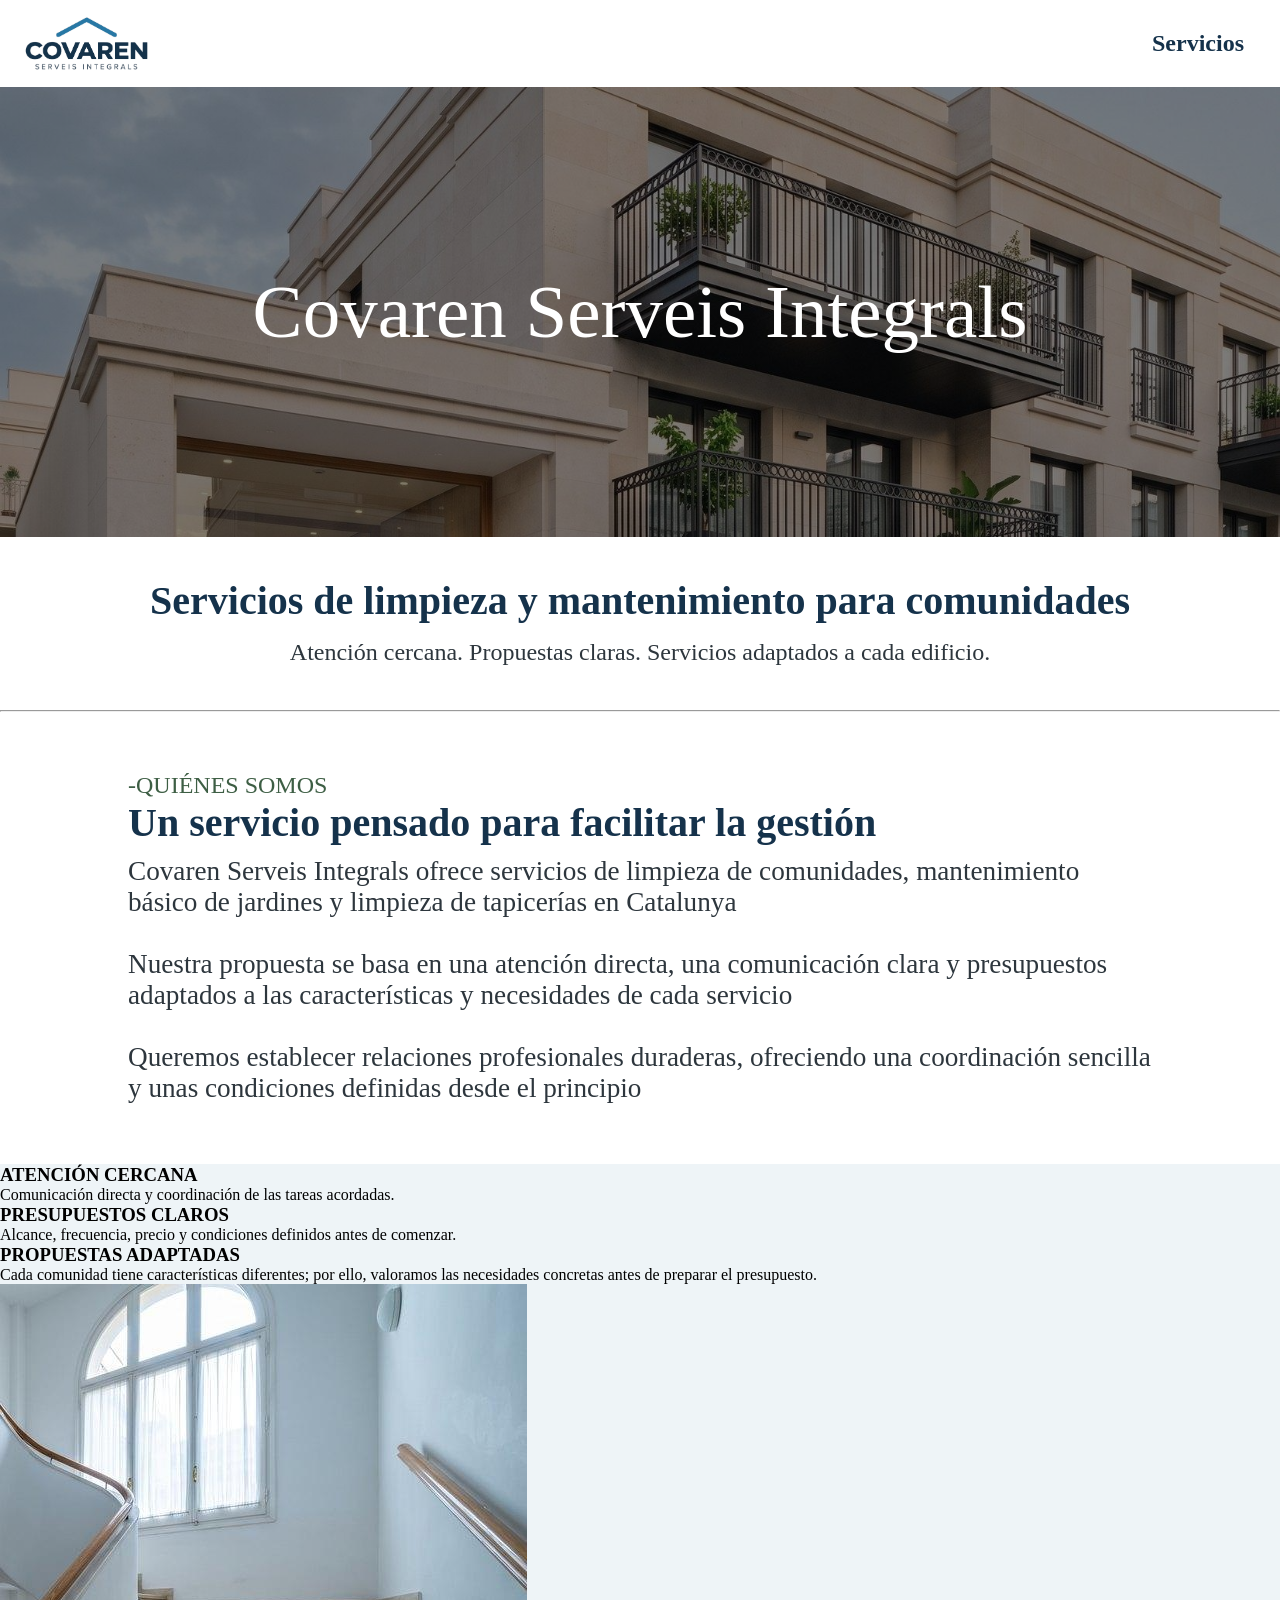
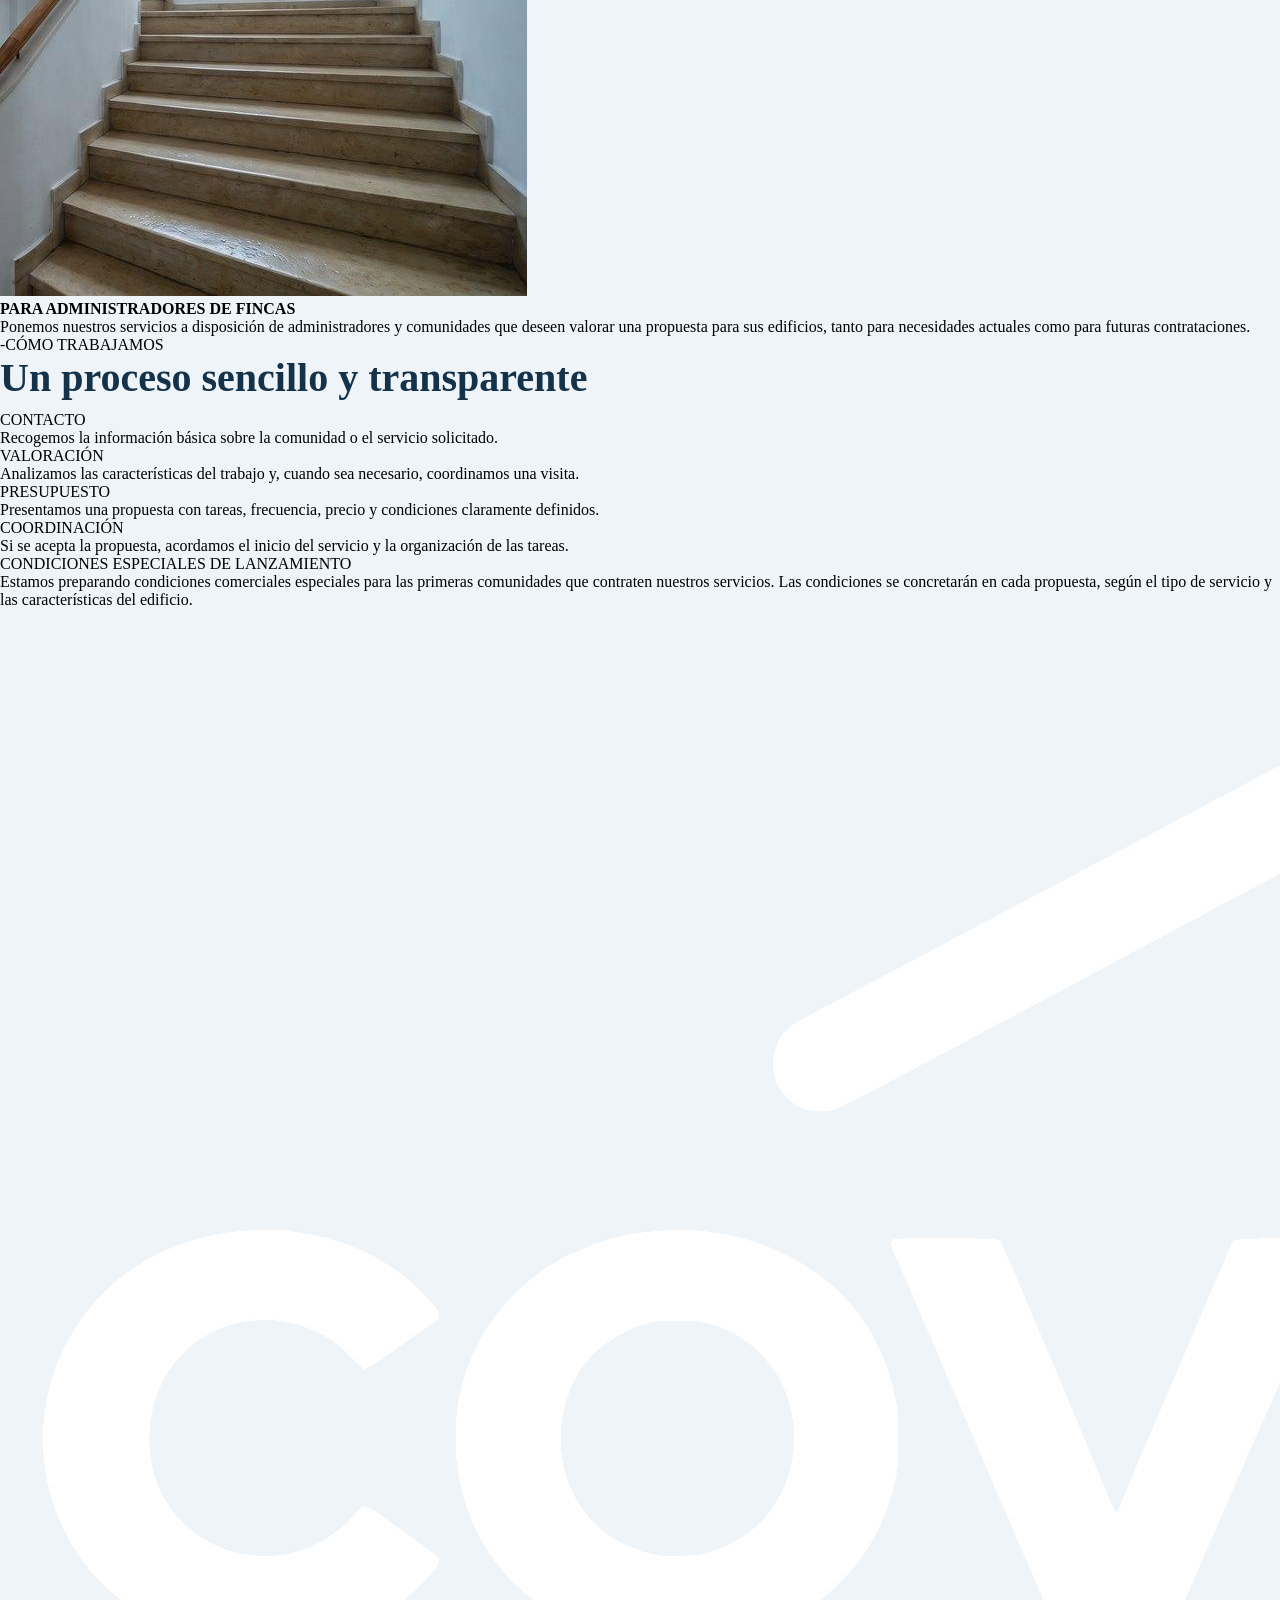
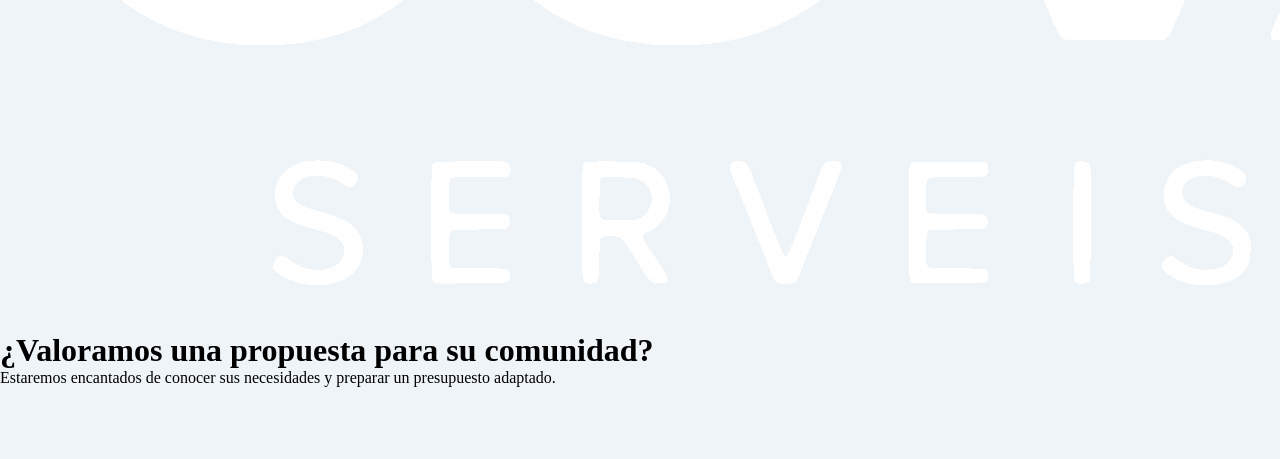
==== index.html @ 6b4b5c53 "convaren.V1" ====
<!DOCTYPE html>
<html>

<head>
    <meta charset="UTF-8">
    <meta name="viewport" content="width=device-width, initial-scale=1.0">
    <title>covaren</title>
    <link rel="stylesheet" href="css/stye.css">
</head>

<body>

    <!--Header de la pagina web-->
    <header class="encabezado">
        <img src="img/logo.jpeg" alt="logo de la pagina">
        <nav>
            <ul class="menu-principal">
                <li class="lista">
                    <a href="#servicios" class="lista-caida">Servicios</a>
                    <ul class="lista-content">
                        <li><a href="comunidades.html">Limpieza de Comunidades</a></li>
                        <li><a href="jardines.html">Mantenimiento de Jardines</a></li>
                        <li><a href="tapiceria.html">Limpieza de Tapicerías</a></li>
                    </ul>
                </li>
            </ul>
        </nav>
    </header>

    <!--Imagen y palabra y texto -->
    <div>
        <p class="imagen-fondo">Covaren Serveis Integrals</p>

        <div id="bienvenida">
            <h1 class="titulo">Servicios de limpieza y mantenimiento para comunidades</h1>
            <p>Atención cercana. Propuestas claras. Servicios adaptados a cada edificio.</p>
        </div>
    </div>
    <hr>
    <!--Quienes somos-->
    <div class="nosotros">
        <p class="pverde">-QUIÉNES SOMOS</p>
        <h1 class="titulo">Un servicio pensado para facilitar la gestión</h1>
        <p>Covaren Serveis Integrals ofrece servicios de limpieza de comunidades, mantenimiento básico de jardines y
            limpieza de tapicerías en Catalunya <br> <br>Nuestra propuesta se basa en una atención directa, una comunicación
            clara y presupuestos adaptados a las características y necesidades de cada servicio <br> <br>Queremos establecer
            relaciones profesionales duraderas, ofreciendo una coordinación sencilla y unas condiciones definidas desde
            el principio</p>
    </div>

    <!--tarjetas-->
    <section class="contenedor-tarjetas">

        <div>
            <h3 class="titulo-tarjeta">ATENCIÓN CERCANA</h3>
            <p>Comunicación directa y coordinación de las tareas acordadas.</p>
        </div>

        <div>
            <h3 class="titulo-tarjeta">PRESUPUESTOS CLAROS</h3>
            <p>Alcance, frecuencia, precio y condiciones definidos antes de comenzar.</p>
        </div>

        <div>
            <h3 class="titulo-tarjeta">PROPUESTAS ADAPTADAS</h3>
            <p>Cada comunidad tiene características diferentes; por ello, valoramos las necesidades concretas antes de
                preparar el presupuesto.</p>
        </div>

    </section>

    <!--Tarjeta 2-->
    <div>
        <img src="img/escaleras.jpeg" alt="imagen de escaleras limpiadas">
        <h4 class="titulo-tarjeta2">PARA ADMINISTRADORES DE FINCAS</h4>
        <p>Ponemos nuestros servicios a disposición de administradores y comunidades que deseen valorar una propuesta
            para sus edificios, tanto para necesidades actuales como para futuras contrataciones.</p>
    </div>

    <!--Como trabajamos, parrafos y diseño-->
    <div class="trabajo">
        <p>-CÓMO TRABAJAMOS</p>
        <h1 class="titulo">Un proceso sencillo y transparente</h1>

        <div>
            <p class="titulo-parrafo">CONTACTO</p>
            <p>Recogemos la información básica sobre la comunidad o el servicio solicitado.</p>
        </div>

        <div>
            <p class="titulo-parrafo">VALORACIÓN</p>
            <p>Analizamos las características del trabajo y, cuando sea necesario, coordinamos una visita.</p>
        </div>

        <div>
            <p class="titulo-parrafo">PRESUPUESTO</p>
            <p>Presentamos una propuesta con tareas, frecuencia, precio y condiciones claramente definidos.</p>
        </div>

        <div>
            <p class="titulo-parrafo">COORDINACIÓN</p>
            <p>Si se acepta la propuesta, acordamos el inicio del servicio y la organización de las tareas.</p>
        </div>

        <div class="tarjeta3">
            <p class="titulo-tarjeta3">CONDICIONES ESPECIALES DE LANZAMIENTO</p>
            <p>Estamos preparando condiciones comerciales especiales para las primeras comunidades que contraten
                nuestros servicios. Las condiciones se concretarán en cada propuesta, según el tipo de servicio y las
                características del edificio.</p>
        </div>
    </div>

    <footer class="pie">

        <img src="img/logo.png" alt="logo-blanco">
        <h1 class="titulo-pie">¿Valoramos una propuesta para su comunidad?</h1>
        <p>Estaremos encantados de conocer sus necesidades y preparar un presupuesto adaptado.</p>

        <ul>
            <li><a href=""></a></li>
            <li><a href=""></a></li>
            <li><a href=""></a></li>
            <li><a href=""></a></li>
        </ul>
    </footer>

</body>

</html>
---- css/stye.css ----
/*display: flex;
    justify-content: flex-end; 
    align-items: center;
*/

/* Configuración global de los márgenes, padding y enlaces */
* {
    margin: 0;
    padding: 0;
    box-sizing: border-box;
    text-decoration: none;
}

/* Color de fondo general */
body {
    background-color: #EEF4F7;
}

html, body {
    width: 100%;
    overflow-x: hidden;
}

/* Diseño de la cabecera */
.encabezado {
    position: sticky;
    top: 0;
    z-index: 1000;
    background-color: #FFFFFF;
    padding: 1rem 1.5rem;
    display: flex;
    justify-content: space-between;
    align-items: center;
    width: 100%;
}

/* Redimensionando la imagen del logo */
.encabezado img {
    max-width: 125px;
    height: auto;
    image-rendering: -webkit-optimize-contrast;
}

/* Menu de navegacion */
.menu-principal {
    list-style: none;
    display: flex;
    align-items: center;
}

/* El elemento contenedor del desplegable */
.lista {
    position: relative;
    display: inline-block;
    list-style: none;
}

/* El enlace principal "Servicios ▾" */
.lista-caida {
    display: inline-block;
    padding: 8px 12px;
    color: #15324B;
    font-weight: 700;
    font-size: 150%;
}

/* El contenedor del submenu*/
.lista-content {
    display: none; 
    position: absolute;
    top: 100%;
    right: 0; 
    min-width: 220px;
    background-color: #FFFFFF;
    box-shadow: 0px 4px 12px rgba(0, 0, 0, 0.15);
    border-radius: 4px;
    padding: 8px 0;
    list-style: none;
    z-index: 1000;
}

/* Estilos de los elementos internos del submenu */
.lista-content li {
    list-style: none;
    width: 100%;
}

.lista-content li a {
    display: block;
    padding: 10px 16px;
    color: #15324B;
    text-decoration: none;
    font-size: 14px;
    white-space: nowrap;
}

/* Efecto hover al pasar el ratón por las opciones */
.lista-content li a:hover {
    background-color: #EEF4F7;
    color: #2878A5;
}

/* LA MAGIA: Mostrar el submenú al hacer hover sobre .lista */
.lista:hover .lista-content {
    display: block;
}

/*Imagen de fondo para la leyenda del inicio*/
.imagen-fondo{
    color: #FFFF;
    background-image: linear-gradient(rgba(0, 0, 0, 0.5), rgba(0, 0, 0, 0.5)), url('../img/edificio.jpeg');
    min-height: 50vh;
    padding: 2rem 1rem;
    display: flex;
    flex-direction: column;
    justify-content: center;
    align-items: center;
    text-align: center;
    font-size: clamp(2.5rem, 8vw, 4.6875rem);
    background-size: cover;
    background-position: center;
}

/*Alineando los textos de bienvenida*/
#bienvenida {
    text-align: center;
    background-color: #FFFF;
    padding: 40px 20px;
}

/*cambiando el color a la clase titulo h1*/
.titulo {
    color: #15324B;
    font-size: 2.5rem;
    margin-bottom: 10px;
}
/*Color al p dentro del div con id bienvenida*/
#bienvenida p {
   color: #2d363d;
   font-size: 1.5rem;
   line-height: 1.5;
}

/*Alineando los textos de sobre nosotros mas a la derecha*/
.nosotros {
    background-color: #FFFFFF;
    width: 100%;             
    box-sizing: border-box;   
    text-align: left;          
    padding: 60px 10%;        
}

.nosotros .pverde{
    color: #3d5e44;
    font-size: 150%;
}

.nosotros p{
    color: #2d363d;
    font-size: 170%;
}
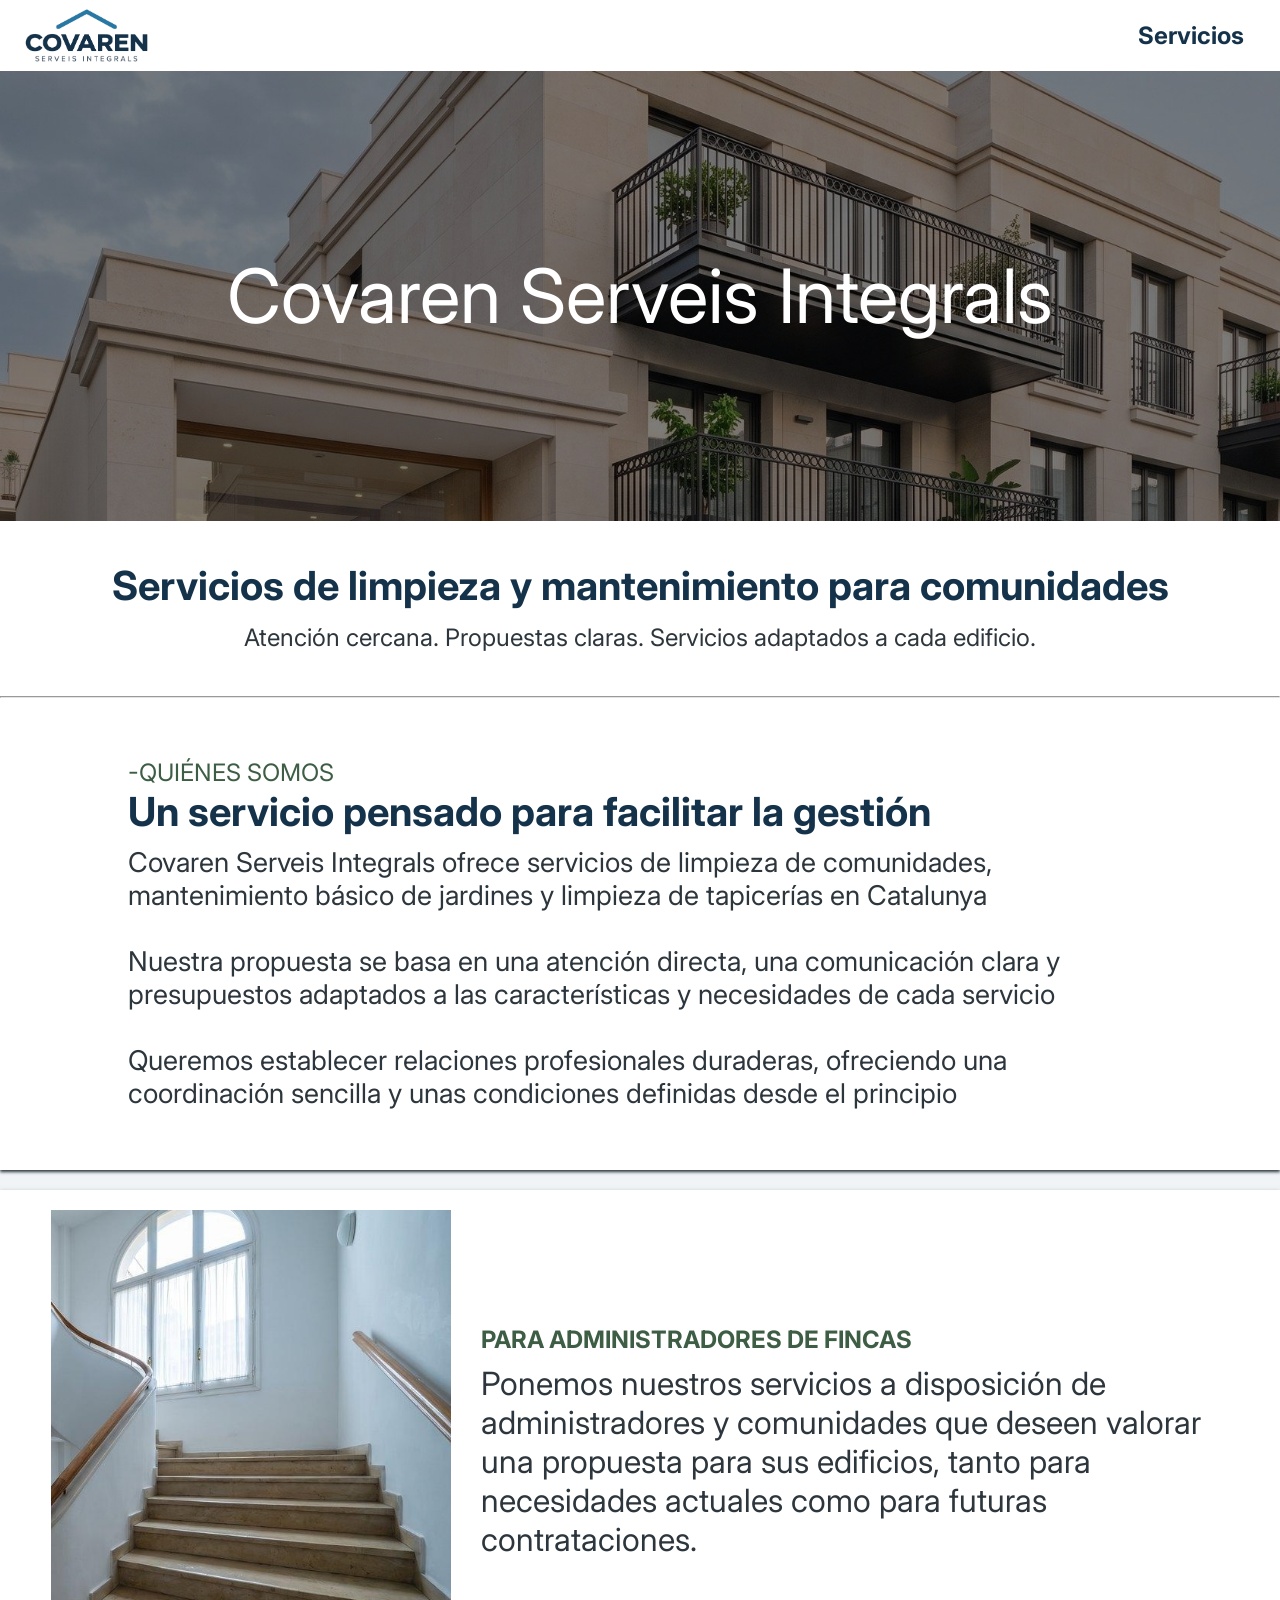
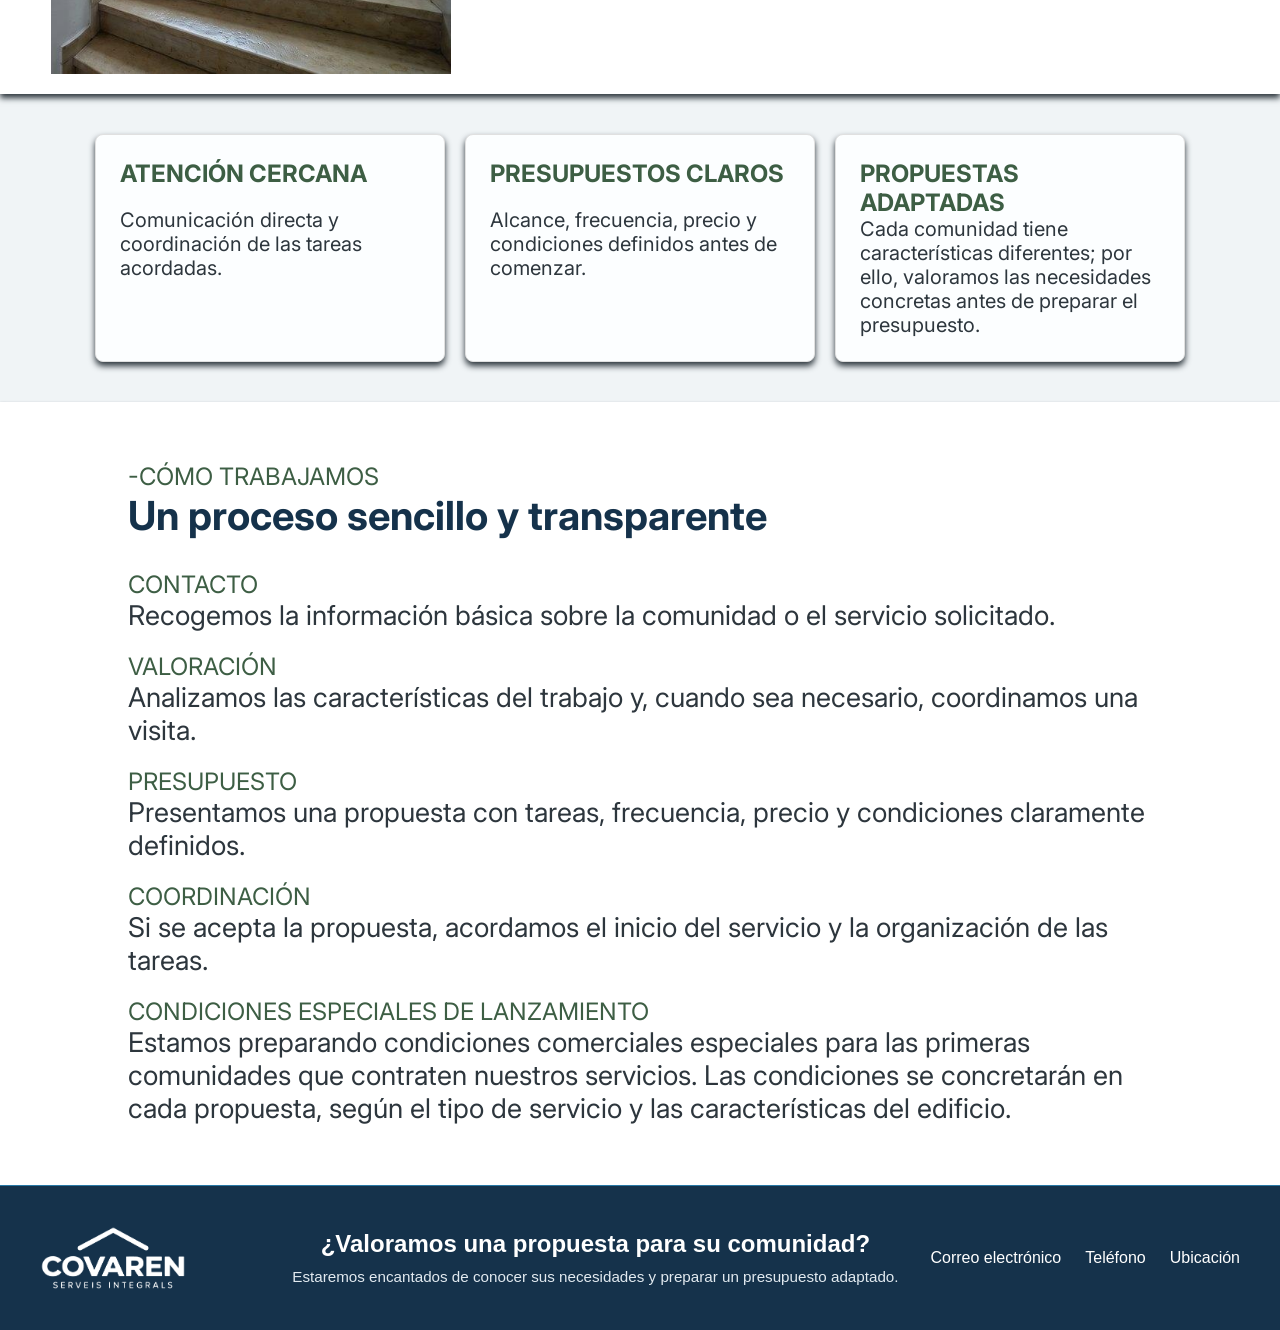
==== commit f4941449: "covarem.V2" ====
--- a/index.html
+++ b/index.html
@@ -6,6 +6,9 @@
     <meta name="viewport" content="width=device-width, initial-scale=1.0">
     <title>covaren</title>
     <link rel="stylesheet" href="css/stye.css">
+    <link rel="preconnect" href="https://fonts.googleapis.com">
+    <link rel="preconnect" href="https://fonts.gstatic.com" crossorigin>
+    <link href="https://fonts.googleapis.com/css2?family=Inter:wght@400;500;600;700&display=swap" rel="stylesheet">
 </head>
 
 <body>
@@ -42,68 +45,85 @@
         <p class="pverde">-QUIÉNES SOMOS</p>
         <h1 class="titulo">Un servicio pensado para facilitar la gestión</h1>
         <p>Covaren Serveis Integrals ofrece servicios de limpieza de comunidades, mantenimiento básico de jardines y
-            limpieza de tapicerías en Catalunya <br> <br>Nuestra propuesta se basa en una atención directa, una comunicación
-            clara y presupuestos adaptados a las características y necesidades de cada servicio <br> <br>Queremos establecer
+            limpieza de tapicerías en Catalunya <br> <br>Nuestra propuesta se basa en una atención directa, una
+            comunicación
+            clara y presupuestos adaptados a las características y necesidades de cada servicio <br> <br>Queremos
+            establecer
             relaciones profesionales duraderas, ofreciendo una coordinación sencilla y unas condiciones definidas desde
             el principio</p>
     </div>
 
+
+    <br>
+    <!--Tarjeta 2-->
+    <div class="contenedor-tarjetas2">
+        <img src="img/escaleras.jpeg" alt="imagen de escaleras limpiadas">
+
+        <div class="texto-tarjeta2">
+            <h4 class="titulo-tarjeta">PARA ADMINISTRADORES DE FINCAS</h4>
+            <p>Ponemos nuestros servicios a disposición de administradores y comunidades que deseen valorar una
+                propuesta para sus edificios, tanto para necesidades actuales como para futuras contrataciones.</p>
+        </div>
+    </div>
+
+    <br>
     <!--tarjetas-->
     <section class="contenedor-tarjetas">
 
-        <div>
+        <div class="tarjeta">
             <h3 class="titulo-tarjeta">ATENCIÓN CERCANA</h3>
+            <br>
             <p>Comunicación directa y coordinación de las tareas acordadas.</p>
         </div>
 
-        <div>
+        <div class="tarjeta">
             <h3 class="titulo-tarjeta">PRESUPUESTOS CLAROS</h3>
+            <br>
             <p>Alcance, frecuencia, precio y condiciones definidos antes de comenzar.</p>
         </div>
 
-        <div>
+        <div class="tarjeta">
             <h3 class="titulo-tarjeta">PROPUESTAS ADAPTADAS</h3>
+
             <p>Cada comunidad tiene características diferentes; por ello, valoramos las necesidades concretas antes de
                 preparar el presupuesto.</p>
         </div>
 
     </section>
 
-    <!--Tarjeta 2-->
-    <div>
-        <img src="img/escaleras.jpeg" alt="imagen de escaleras limpiadas">
-        <h4 class="titulo-tarjeta2">PARA ADMINISTRADORES DE FINCAS</h4>
-        <p>Ponemos nuestros servicios a disposición de administradores y comunidades que deseen valorar una propuesta
-            para sus edificios, tanto para necesidades actuales como para futuras contrataciones.</p>
-    </div>
-
+    <br>
     <!--Como trabajamos, parrafos y diseño-->
-    <div class="trabajo">
-        <p>-CÓMO TRABAJAMOS</p>
+    <div class="nosotros">
+        <p class="pverde">-CÓMO TRABAJAMOS</p>
         <h1 class="titulo">Un proceso sencillo y transparente</h1>
 
+        <br>
         <div>
-            <p class="titulo-parrafo">CONTACTO</p>
+            <p class="pverde">CONTACTO</p>
             <p>Recogemos la información básica sobre la comunidad o el servicio solicitado.</p>
         </div>
 
+        <br>
         <div>
-            <p class="titulo-parrafo">VALORACIÓN</p>
+            <p class="pverde">VALORACIÓN</p>
             <p>Analizamos las características del trabajo y, cuando sea necesario, coordinamos una visita.</p>
         </div>
 
+        <br>
         <div>
-            <p class="titulo-parrafo">PRESUPUESTO</p>
+            <p class="pverde">PRESUPUESTO</p>
             <p>Presentamos una propuesta con tareas, frecuencia, precio y condiciones claramente definidos.</p>
         </div>
 
+        <br>
         <div>
-            <p class="titulo-parrafo">COORDINACIÓN</p>
+            <p class="pverde">COORDINACIÓN</p>
             <p>Si se acepta la propuesta, acordamos el inicio del servicio y la organización de las tareas.</p>
         </div>
 
-        <div class="tarjeta3">
-            <p class="titulo-tarjeta3">CONDICIONES ESPECIALES DE LANZAMIENTO</p>
+        <br>
+        <div>
+            <p class="pverde">CONDICIONES ESPECIALES DE LANZAMIENTO</p>
             <p>Estamos preparando condiciones comerciales especiales para las primeras comunidades que contraten
                 nuestros servicios. Las condiciones se concretarán en cada propuesta, según el tipo de servicio y las
                 características del edificio.</p>
@@ -111,19 +131,41 @@
     </div>
 
     <footer class="pie">
+        <div class="pie-contenido">
+            <div class="pie-logo">
+                <img src="img/logo.png" alt="logo-blanco">
+            </div>
 
-        <img src="img/logo.png" alt="logo-blanco">
-        <h1 class="titulo-pie">¿Valoramos una propuesta para su comunidad?</h1>
-        <p>Estaremos encantados de conocer sus necesidades y preparar un presupuesto adaptado.</p>
+            <div class="pie-texto">
+                <h1 class="titulo-pie">¿Valoramos una propuesta para su comunidad?</h1>
+                <p id="parrafo-pie">Estaremos encantados de conocer sus necesidades y preparar un presupuesto adaptado.
+                </p>
+            </div>
 
-        <ul>
-            <li><a href=""></a></li>
-            <li><a href=""></a></li>
-            <li><a href=""></a></li>
-            <li><a href=""></a></li>
-        </ul>
+            <div class="pie-contacto">
+                <ul>
+                    <li>
+                        <a href="mailto:Jalejandroat@gmail.com">
+                            <i></i>
+                            Correo electrónico
+                        </a>
+                    </li>
+                    <li>
+                        <a href="tel:+612527586">
+                            <i></i>
+                            Teléfono
+                        </a>
+                    </li>
+                    <li>
+                        <a href="https://maps.app.goo.gl/GyJ9aN8v3JB3DDyF7">
+                            <i"></i>
+                            Ubicación
+                        </a>
+                    </li>
+                </ul>
+            </div>
+        </div>
     </footer>
-
 </body>
 
 </html>
--- a/css/stye.css
+++ b/css/stye.css
@@ -1,7 +1,3 @@
-/*display: flex;
-    justify-content: flex-end; 
-    align-items: center;
-*/
 
 /* Configuración global de los márgenes, padding y enlaces */
 * {
@@ -13,12 +9,14 @@
 
 /* Color de fondo general */
 body {
-    background-color: #EEF4F7;
-}
-
+    background-color: #f0f4f6;
+    font-family: 'Inter', sans-serif;
+}
+
+/*quitando el overflow*/
 html, body {
     width: 100%;
-    overflow-x: hidden;
+    overflow-x: clip;
 }
 
 /* Diseño de la cabecera */
@@ -27,7 +25,7 @@
     top: 0;
     z-index: 1000;
     background-color: #FFFFFF;
-    padding: 1rem 1.5rem;
+    padding: 0.5rem 1.5rem;
     display: flex;
     justify-content: space-between;
     align-items: center;
@@ -85,6 +83,7 @@
     width: 100%;
 }
 
+/*Diseño y colores de la lista de los*/
 .lista-content li a {
     display: block;
     padding: 10px 16px;
@@ -147,16 +146,191 @@
     width: 100%;             
     box-sizing: border-box;   
     text-align: left;          
-    padding: 60px 10%;        
-}
-
+    padding: 60px 10%;  
+    box-shadow: 0 2px 3px #2d363d; 
+}
+
+/*Titulo verde contenido en la clase nosotros*/
 .nosotros .pverde{
     color: #3d5e44;
     font-size: 150%;
 }
 
+.pverde{
+    color: #3d5e44;
+    font-size: 150%;
+}
+
+/*Cambiando los parrafos contenidos en la clase nosotros*/
 .nosotros p{
     color: #2d363d;
     font-size: 170%;
 }
 
+/*Separar y posicionar las tarjetas*/
+.contenedor-tarjetas {
+    display: flex;
+    justify-content: center; 
+    align-items: stretch; 
+    gap: 20px;           
+    flex-wrap: wrap;       
+    padding: 20px;
+}
+
+/*Agregar estilos a las tarjetas*/
+.tarjeta {
+    background-color: #fcfeff;
+    border: 1px solid #e0e0e0;
+    border-radius: 8px;     
+    padding: 24px;
+    flex: 1;                
+    min-width: 250px;        
+    max-width: 350px;        
+    box-shadow: 0 4px 6px #2d363d; 
+    transition: transform 0.2s ease, box-shadow 0.2s ease;
+}
+
+/*Color y tamaño al titulo de la tarjeta*/
+.titulo-tarjeta {
+    color: #3d5e44;
+    font-size: 150%;
+}
+
+/*Color y tamaño a los parrafos*/
+.contenedor-tarjetas p {
+    color: #2d363d;
+    font-size: 125%;
+}
+
+/*Efecto al pasar el mouse sobre las tarjetas :)*/
+.tarjeta:hover {
+    transform: scale(0.98);
+}
+
+/*Redimensionando las tarjetas con su forma y colores y asi XD*/
+.contenedor-tarjetas2 {
+    display: flex;
+    align-items: center;
+    gap: 30px;
+    width: 100%;
+    max-width: none;
+    box-sizing: border-box;
+    margin: 0;
+    padding: 20px 4%;
+    background-color: #FFFFFF;
+    box-shadow: 0 4px 6px #2d363d; 
+}
+
+/*Dimension a la imagen*/
+.contenedor-tarjetas2 img {
+    max-width: 400px;
+    height: auto;
+}
+
+/*Ubicando texto de tarjeta2*/
+.texto-tarjeta2 {
+    display: flex;
+    flex-direction: column;
+    flex: 1;
+    gap: 10px;
+}
+
+/*QUitando margen al titulo de la targeta 2, bueno en 0*/
+.titulo-tarjeta2 {
+    margin: 0;
+}
+
+/*Color y tamaño a los parrafos de la tarjeta 2 :)*/
+.texto-tarjeta2 p {
+    margin: 0;
+    color: #2d363d;
+    font-size: 200%;
+}
+
+
+/* Estilos del pie de página */
+.pie {
+    background-color: #15324B;
+    padding: 2.5rem 1.5rem;
+    font-family: sans-serif;
+    color: #FFFFFF;
+    border-top: 1px solid #2878A5;
+    text-align: center;
+}
+
+/* Contenedor principal usando Flexbox con distribución equitativa */
+.pie-contenido {
+    display: flex;
+    justify-content: space-between;
+    align-items: center;
+    max-width: 75rem;
+    margin: 0 auto;
+    gap: 2rem;
+    flex-wrap: wrap;
+}
+
+/* Bloque izquierdo (Logo) */
+.pie-logo {
+    display: flex;
+    align-items: center;
+    flex: 1;
+    justify-content: flex-start;
+}
+
+.pie-logo img {
+    height: 4rem;
+    width: auto;
+    object-fit: contain;
+    display: block;
+}
+
+/* Bloque central (Título y texto perfectamente centrados) */
+.pie-centro {
+    flex: 2;
+    text-align: center;
+}
+
+.titulo-pie {
+    font-size: 1.5rem;
+    margin-bottom: 8px;
+    color: #FFFFFF;
+    font-weight: 600;
+}
+
+#parrafo-pie, .pie-contenido p {
+    font-size: 0.95rem;
+    line-height: 1.4;
+    color: #E2EAF0;
+    margin: 0;
+}
+
+/* Bloque derecho (Enlaces de contacto grandes y alineados) */
+.pie-contacto {
+    flex: 1;
+    display: flex;
+    justify-content: flex-end;
+}
+
+.pie-contacto ul {
+    display: flex;
+    align-items: center;
+    gap: 1.5rem;
+    list-style: none;
+    padding: 0;
+    margin: 0;
+}
+
+/* Enlaces grandes sin romper la simetría */
+.pie-contacto a {
+    color: #FFFFFF;
+    text-decoration: none;
+    font-size: 1rem;
+    font-weight: 500;
+    transition: color 0.2s ease;
+    white-space: nowrap;
+}
+
+.pie-contacto a:hover {
+    color: #2878A5; 
+}
+
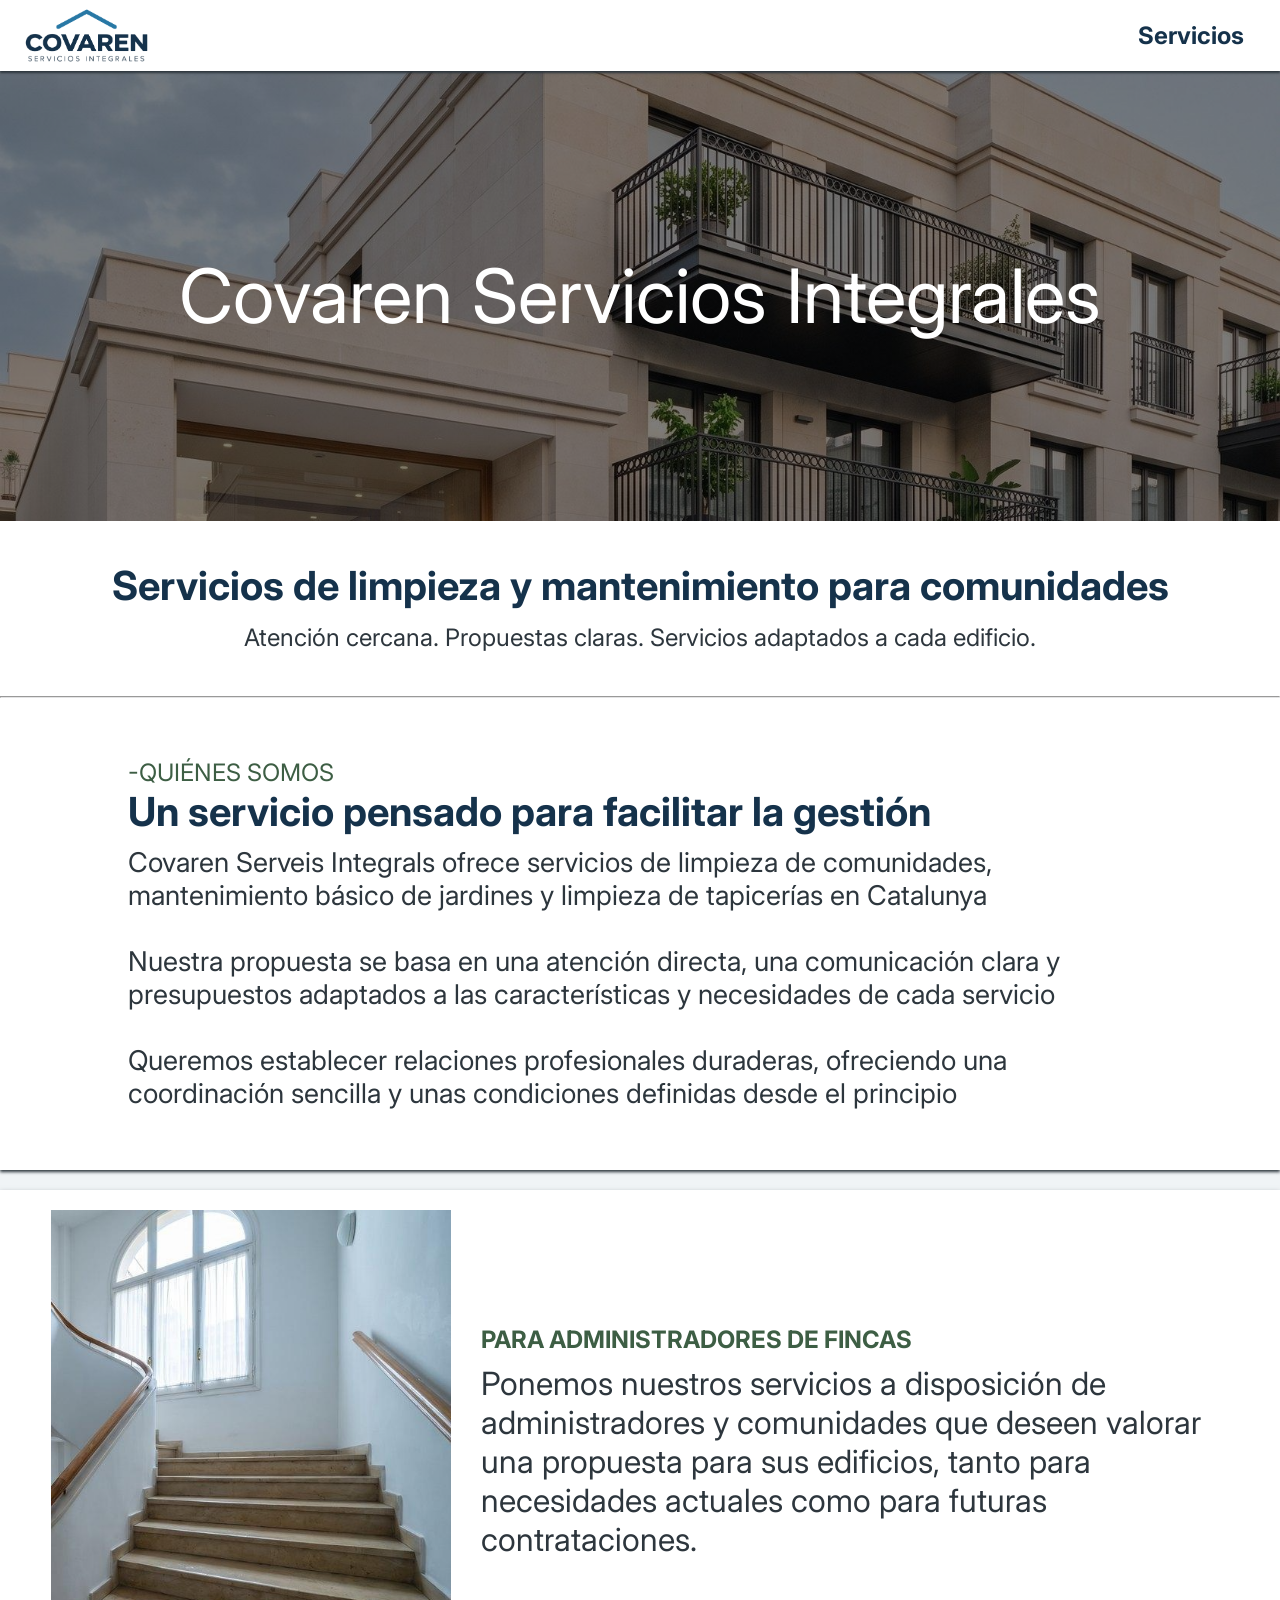
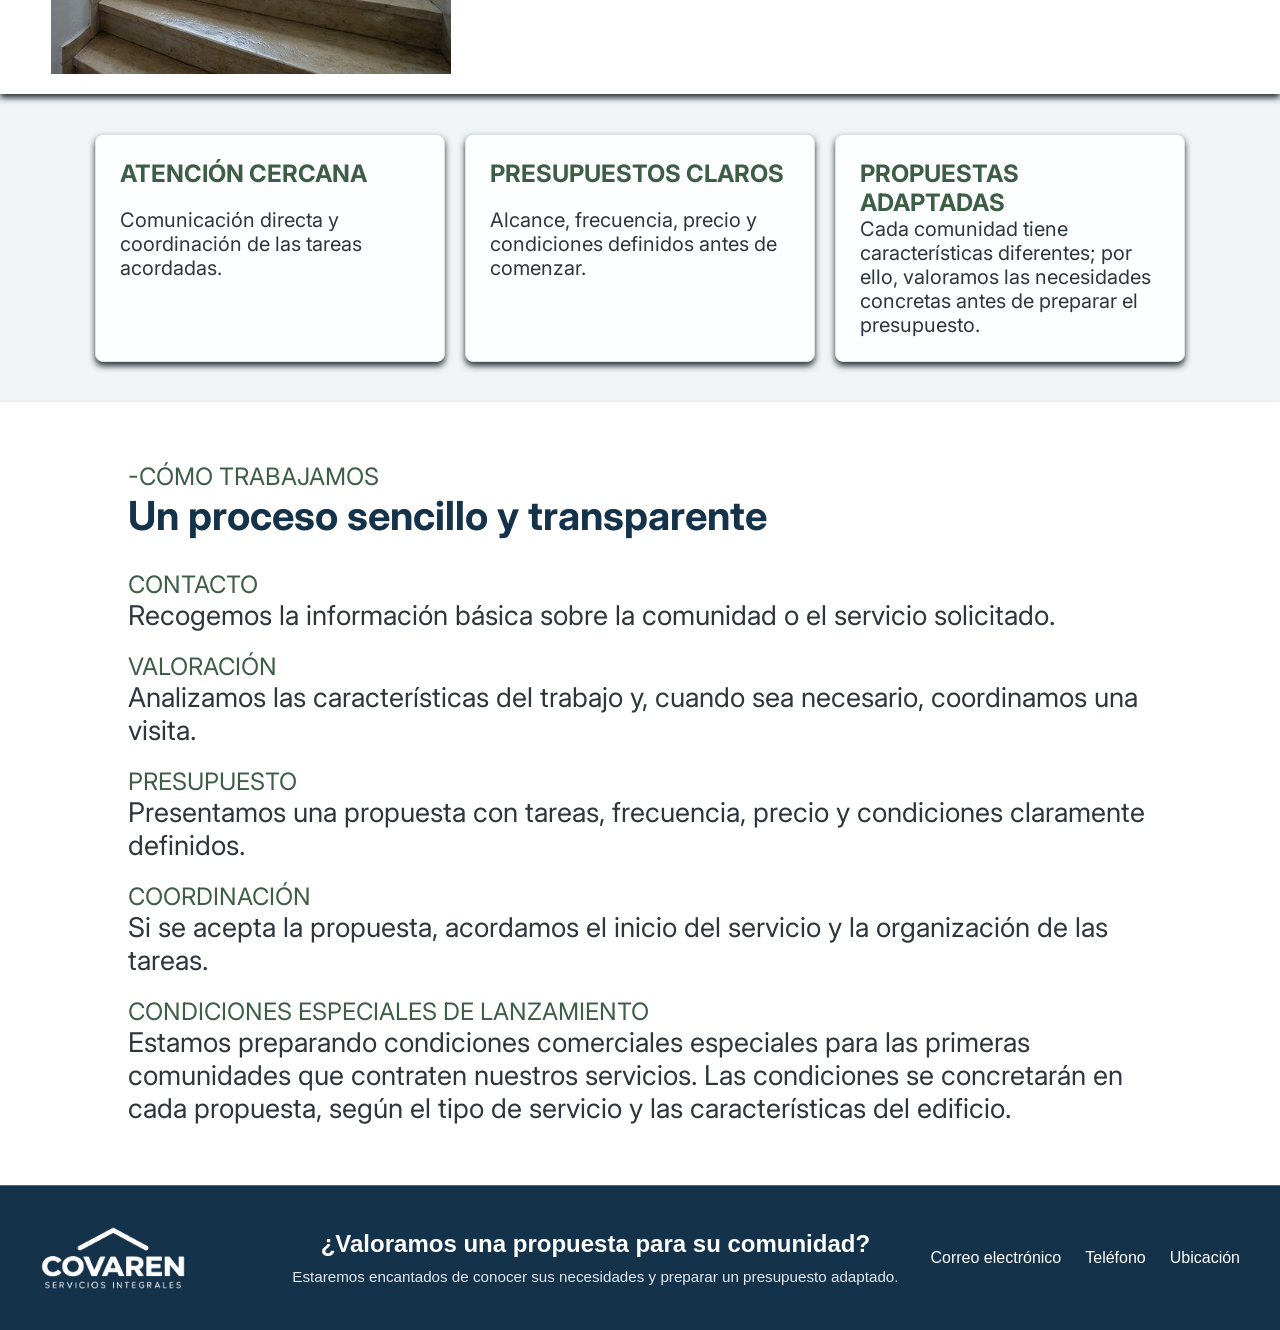
==== commit 121920dc: "covaren.V3" ====
--- a/index.html
+++ b/index.html
@@ -5,7 +5,7 @@
     <meta charset="UTF-8">
     <meta name="viewport" content="width=device-width, initial-scale=1.0">
     <title>covaren</title>
-    <link rel="stylesheet" href="css/stye.css">
+    <link rel="stylesheet" href="css/style.css">
     <link rel="preconnect" href="https://fonts.googleapis.com">
     <link rel="preconnect" href="https://fonts.gstatic.com" crossorigin>
     <link href="https://fonts.googleapis.com/css2?family=Inter:wght@400;500;600;700&display=swap" rel="stylesheet">
@@ -15,15 +15,15 @@
 
     <!--Header de la pagina web-->
     <header class="encabezado">
-        <img src="img/logo.jpeg" alt="logo de la pagina">
+        <img src="img/logo.jpg" alt="logo de la pagina">
         <nav>
             <ul class="menu-principal">
                 <li class="lista">
                     <a href="#servicios" class="lista-caida">Servicios</a>
                     <ul class="lista-content">
-                        <li><a href="comunidades.html">Limpieza de Comunidades</a></li>
-                        <li><a href="jardines.html">Mantenimiento de Jardines</a></li>
-                        <li><a href="tapiceria.html">Limpieza de Tapicerías</a></li>
+                        <li><a href="limpieza-comunidades/comunidades.html">Limpieza de Comunidades</a></li>
+                        <li><a href="limpieza-jardines/jardines.html">Mantenimiento de Jardines</a></li>
+                        <li><a href="limpieza-tapiceria/tapiceria.html">Limpieza de Tapicerías</a></li>
                     </ul>
                 </li>
             </ul>
@@ -32,7 +32,7 @@
 
     <!--Imagen y palabra y texto -->
     <div>
-        <p class="imagen-fondo">Covaren Serveis Integrals</p>
+        <p class="imagen-fondo">Covaren Servicios Integrales</p>
 
         <div id="bienvenida">
             <h1 class="titulo">Servicios de limpieza y mantenimiento para comunidades</h1>
@@ -130,10 +130,11 @@
         </div>
     </div>
 
+    <!--Footer de la pagina :)-->
     <footer class="pie">
         <div class="pie-contenido">
             <div class="pie-logo">
-                <img src="img/logo.png" alt="logo-blanco">
+                <img src="img/logo-2.png" alt="logo-blanco">
             </div>
 
             <div class="pie-texto">
--- a/css/style.css
+++ b/css/style.css
@@ -0,0 +1,438 @@
+/* Configuración global de los márgenes, padding y enlaces */
+* {
+    margin: 0;
+    padding: 0;
+    box-sizing: border-box;
+    text-decoration: none;
+}
+
+/* Color de fondo general */
+body {
+    background-color: #f0f4f6;
+    font-family: 'Inter', sans-serif;
+}
+
+/*quitando el overflow*/
+html, body {
+    width: 100%;
+    overflow-x: clip;
+}
+
+/* Diseño de la cabecera */
+.encabezado {
+    position: sticky;
+    top: 0;
+    z-index: 1000;
+    background-color: #FFFFFF;
+    padding: 0.5rem 1.5rem;
+    display: flex;
+    justify-content: space-between;
+    align-items: center;
+    width: 100%;
+    box-shadow: 0 0.125rem 0.125rem #2d363d;
+}
+
+/* Redimensionando la imagen del logo */
+.encabezado img {
+    max-width: 7.8125rem;
+    height: auto;
+    image-rendering: -webkit-optimize-contrast;
+}
+
+/* Menu de navegacion */
+.menu-principal {
+    list-style: none;
+    display: flex;
+    align-items: center;
+}
+
+/* El elemento contenedor del desplegable */
+.lista {
+    position: relative;
+    display: inline-block;
+    list-style: none;
+}
+
+/* El enlace principal "Servicios ▾" */
+.lista-caida {
+    display: inline-block;
+    padding: 0.5rem 0.75rem;
+    color: #15324B;
+    font-weight: 700;
+    font-size: 150%;
+}
+
+/* El contenedor del submenu*/
+.lista-content {
+    display: none; 
+    position: absolute;
+    top: 100%;
+    right: 0; 
+    min-width: 13.75rem;
+    background-color: #FFFFFF;
+    box-shadow: 0 0.25rem 0.75rem rgba(0, 0, 0, 0.15);
+    border-radius: 0.25rem;
+    padding: 0.5rem 0;
+    list-style: none;
+    z-index: 1000;
+}
+
+/* Estilos de los elementos internos del submenu */
+.lista-content li {
+    list-style: none;
+    width: 100%;
+}
+
+/*Diseño y colores de la lista de los*/
+.lista-content li a {
+    display: block;
+    padding: 0.625rem 1rem;
+    color: #15324B;
+    text-decoration: none;
+    font-size: 0.875rem;
+    white-space: nowrap;
+}
+
+/* Efecto hover al pasar el ratón por las opciones */
+.lista-content li a:hover {
+    background-color: #EEF4F7;
+    color: #2878A5;
+}
+
+/* LA MAGIA: Mostrar el submenú al hacer hover sobre .lista */
+.lista:hover .lista-content {
+    display: block;
+}
+
+/*Imagen de fondo para la leyenda del inicio*/
+.imagen-fondo{
+    color: #FFFF;
+    background-image: linear-gradient(rgba(0, 0, 0, 0.5), rgba(0, 0, 0, 0.5)), url('../img/edificio.jpeg');
+    min-height: 50vh;
+    padding: 2rem 1rem;
+    display: flex;
+    flex-direction: column;
+    justify-content: center;
+    align-items: center;
+    text-align: center;
+    font-size: clamp(2.5rem, 8vw, 4.6875rem);
+    background-size: cover;
+    background-position: center;
+}
+
+/*Alineando los textos de bienvenida*/
+#bienvenida {
+    text-align: center;
+    background-color: #FFFF;
+    padding: 2.5rem 1.25rem;
+}
+
+/*cambiando el color a la clase titulo h1*/
+.titulo {
+    color: #15324B;
+    font-size: 2.5rem;
+    margin-bottom: 0.625rem;
+}
+/*Color al p dentro del div con id bienvenida*/
+#bienvenida p {
+   color: #2d363d;
+   font-size: 1.5rem;
+   line-height: 1.5;
+}
+
+/*Alineando los textos de sobre nosotros mas a la derecha*/
+.nosotros {
+    background-color: #FFFFFF;
+    width: 100%;             
+    box-sizing: border-box;   
+    text-align: left;          
+    padding: 3.75rem 10%;  
+    box-shadow: 0 0.125rem 0.1875rem #2d363d; 
+}
+
+/*Titulo verde contenido en la clase nosotros*/
+.nosotros .pverde{
+    color: #3d5e44;
+    font-size: 150%;
+}
+
+.pverde{
+    color: #3d5e44;
+    font-size: 150%;
+}
+
+/*Cambiando los parrafos contenidos en la clase nosotros*/
+.nosotros p{
+    color: #2d363d;
+    font-size: 170%;
+}
+
+/*Separar y posicionar las tarjetas*/
+.contenedor-tarjetas {
+    display: flex;
+    justify-content: center; 
+    align-items: stretch; 
+    gap: 1.25rem;           
+    flex-wrap: wrap;       
+    padding: 1.25rem;
+}
+
+/*Agregar estilos a las tarjetas*/
+.tarjeta {
+    background-color: #fcfeff;
+    border: 0.0625rem solid #e0e0e0;
+    border-radius: 0.5rem;     
+    padding: 1.5rem;
+    flex: 1;                
+    min-width: 15.625rem;        
+    max-width: 21.875rem;        
+    box-shadow: 0 0.25rem 0.375rem #2d363d; 
+    transition: transform 0.2s ease, box-shadow 0.2s ease;
+}
+
+/*Color y tamaño al titulo de la tarjeta*/
+.titulo-tarjeta {
+    color: #3d5e44;
+    font-size: 150%;
+}
+
+/*Color y tamaño a los parrafos*/
+.contenedor-tarjetas p {
+    color: #2d363d;
+    font-size: 125%;
+}
+
+/*Efecto al pasar el mouse sobre las tarjetas :)*/
+.tarjeta:hover {
+    transform: scale(0.98);
+}
+
+/*Redimensionando las tarjetas con su forma y colores y asi XD*/
+.contenedor-tarjetas2 {
+    display: flex;
+    align-items: center;
+    gap: 1.875rem;
+    width: 100%;
+    max-width: none;
+    box-sizing: border-box;
+    margin: 0;
+    padding: 1.25rem 4%;
+    background-color: #FFFFFF;
+    box-shadow: 0 0.25rem 0.375rem #2d363d; 
+}
+
+/*Dimension a la imagen*/
+.contenedor-tarjetas2 img {
+    max-width: 25rem;
+    height: auto;
+}
+
+/*Ubicando texto de tarjeta2*/
+.texto-tarjeta2 {
+    display: flex;
+    flex-direction: column;
+    flex: 1;
+    gap: 0.625rem;
+}
+
+
+
+/*QUitando margen al titulo de la targeta 2, bueno en 0*/
+.titulo-tarjeta2 {
+    margin: 0;
+}
+
+/*Color y tamaño a los parrafos de la tarjeta 2 :)*/
+.texto-tarjeta2 p {
+    margin: 0;
+    color: #2d363d;
+    font-size: 200%;
+}
+
+/*Texto del parrafo de color verde*/
+.texto-tarjeta2 .pverde {
+    color: #3d5e44;
+    font-size: 150%;
+}
+
+/* Estilos del pie de página */
+.pie {
+    background-color: #15324B;
+    padding: 2.5rem 1.5rem;
+    font-family: sans-serif;
+    color: #FFFFFF;
+    border-top: 0.0625rem solid #2878A5;
+    text-align: center;
+}
+
+/* Contenedor principal usando Flexbox con distribución equitativa */
+.pie-contenido {
+    display: flex;
+    justify-content: space-between;
+    align-items: center;
+    max-width: 75rem;
+    margin: 0 auto;
+    gap: 2rem;
+    flex-wrap: wrap;
+}
+
+/* Bloque izquierdo (Logo) */
+.pie-logo {
+    display: flex;
+    align-items: center;
+    flex: 1;
+    justify-content: flex-start;
+}
+
+.pie-logo img {
+    height: 4rem;
+    width: auto;
+    object-fit: contain;
+    display: block;
+}
+
+/* Bloque central (Título y texto perfectamente centrados) */
+.pie-centro {
+    flex: 2;
+    text-align: center;
+}
+
+/*Color y dimensiones del titulo del pie*/
+.titulo-pie {
+    font-size: 1.5rem;
+    margin-bottom: 0.5rem;
+    color: #FFFFFF;
+    font-weight: 600;
+}
+
+/*Colores y dimensiones de los parrafos*/
+#parrafo-pie, .pie-contenido p {
+    font-size: 0.95rem;
+    line-height: 1.4;
+    color: #E2EAF0;
+    margin: 0;
+}
+
+/* Bloque derecho (Enlaces de contacto grandes y alineados) */
+.pie-contacto {
+    flex: 1;
+    display: flex;
+    justify-content: flex-end;
+}
+
+/*Dimension de las listas*/
+.pie-contacto ul {
+    display: flex;
+    align-items: center;
+    gap: 1.5rem;
+    list-style: none;
+    padding: 0;
+    margin: 0;
+}
+
+/* Enlaces grandes sin romper la simetría */
+.pie-contacto a {
+    color: #FFFFFF;
+    text-decoration: none;
+    font-size: 1rem;
+    font-weight: 500;
+    transition: color 0.2s ease;
+    white-space: nowrap;
+}
+
+/*Cambiando el color del link de los contactos al pasar el mouse*/
+.pie-contacto a:hover {
+    color: #2878A5; 
+}
+
+/*----ESTILOS PARA LA PESTAÑA DE LIMPIEZA DE COMUNIDADES SISI----*/
+
+/*Imagen de fondo junto al parrafo*/
+#imagen-comunidades {
+    color: #FFFF;
+    background-image: linear-gradient(rgba(0, 0, 0, 0.6), rgba(0, 0, 0, 0.6)), url('../img/interior.jpeg');
+    min-height: 60vh;
+    padding: 2rem 1rem;
+    display: flex;
+    flex-direction: column;
+    justify-content: center;
+    align-items: center;
+    text-align: center;
+    font-size: clamp(2.5rem, 8vw, 4.6875rem);
+    background-size: cover;
+    background-position: center;
+}
+
+/*Color de la caja con la informacion de la clase presupuesto*/
+.presupuesto {
+    background-color: #EEF4F6;
+    width: 100%;             
+    box-sizing: border-box;   
+    text-align: left;          
+    padding: 3.75rem 10%;  
+    box-shadow: 0 0.1875rem 0.25rem #2d363d; 
+}
+
+/*Color del p de la clase presupuestos*/
+.presupuesto p {
+    color: #2d363d;
+    font-size: 170%;
+}
+
+@media (max-width: 48rem) {
+    .encabezado {
+        flex-direction: column;
+        gap: 0.9375rem;
+        padding: 0.9375rem;
+    }
+
+    .menu-principal {
+        flex-wrap: wrap;
+        justify-content: center;
+        gap: 0.625rem;
+    }
+
+    .lista-content {
+        position: static;
+        width: 100%;
+        box-shadow: none;
+        background-color: #f8fafc;
+        border: 0.0625rem solid #e2e8f0;
+    }
+
+    .lista:hover .lista-content {
+        display: none;
+    }
+
+    .lista:active .lista-content,
+    .lista:focus-within .lista-content {
+        display: block;
+    }
+
+    .contenedor-tarjetas2 {
+        flex-direction: column;
+        text-align: center;
+        padding: 1.25rem 1rem;
+    }
+
+    .contenedor-tarjetas2 img {
+        max-width: 100%;
+    }
+
+    .pie-contenido {
+        flex-direction: column;
+        align-items: center;
+        text-align: center;
+        gap: 1.5rem;
+    }
+
+    .pie-logo, .pie-centro, .pie-contacto {
+        justify-content: center;
+        width: 100%;
+    }
+
+    .pie-contacto ul {
+        flex-direction: column;
+        gap: 0.9375rem;
+    }
+}
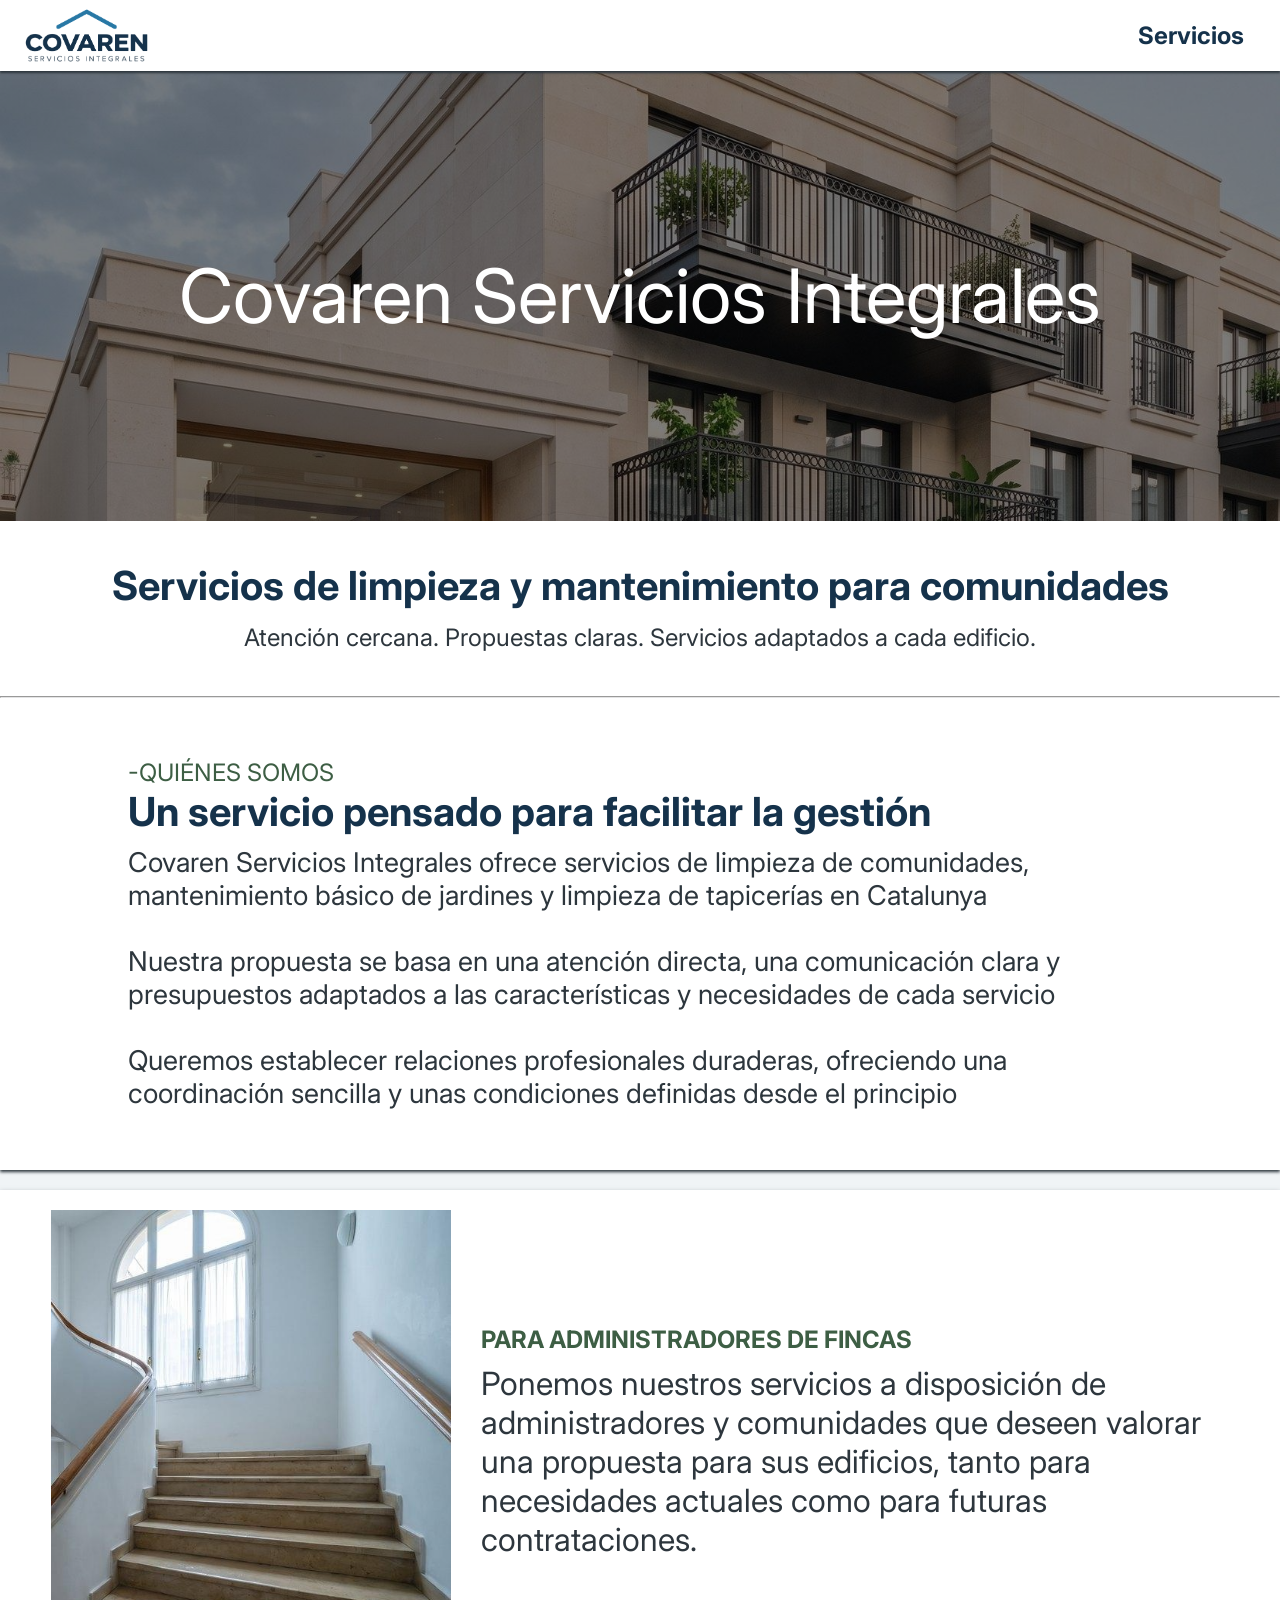
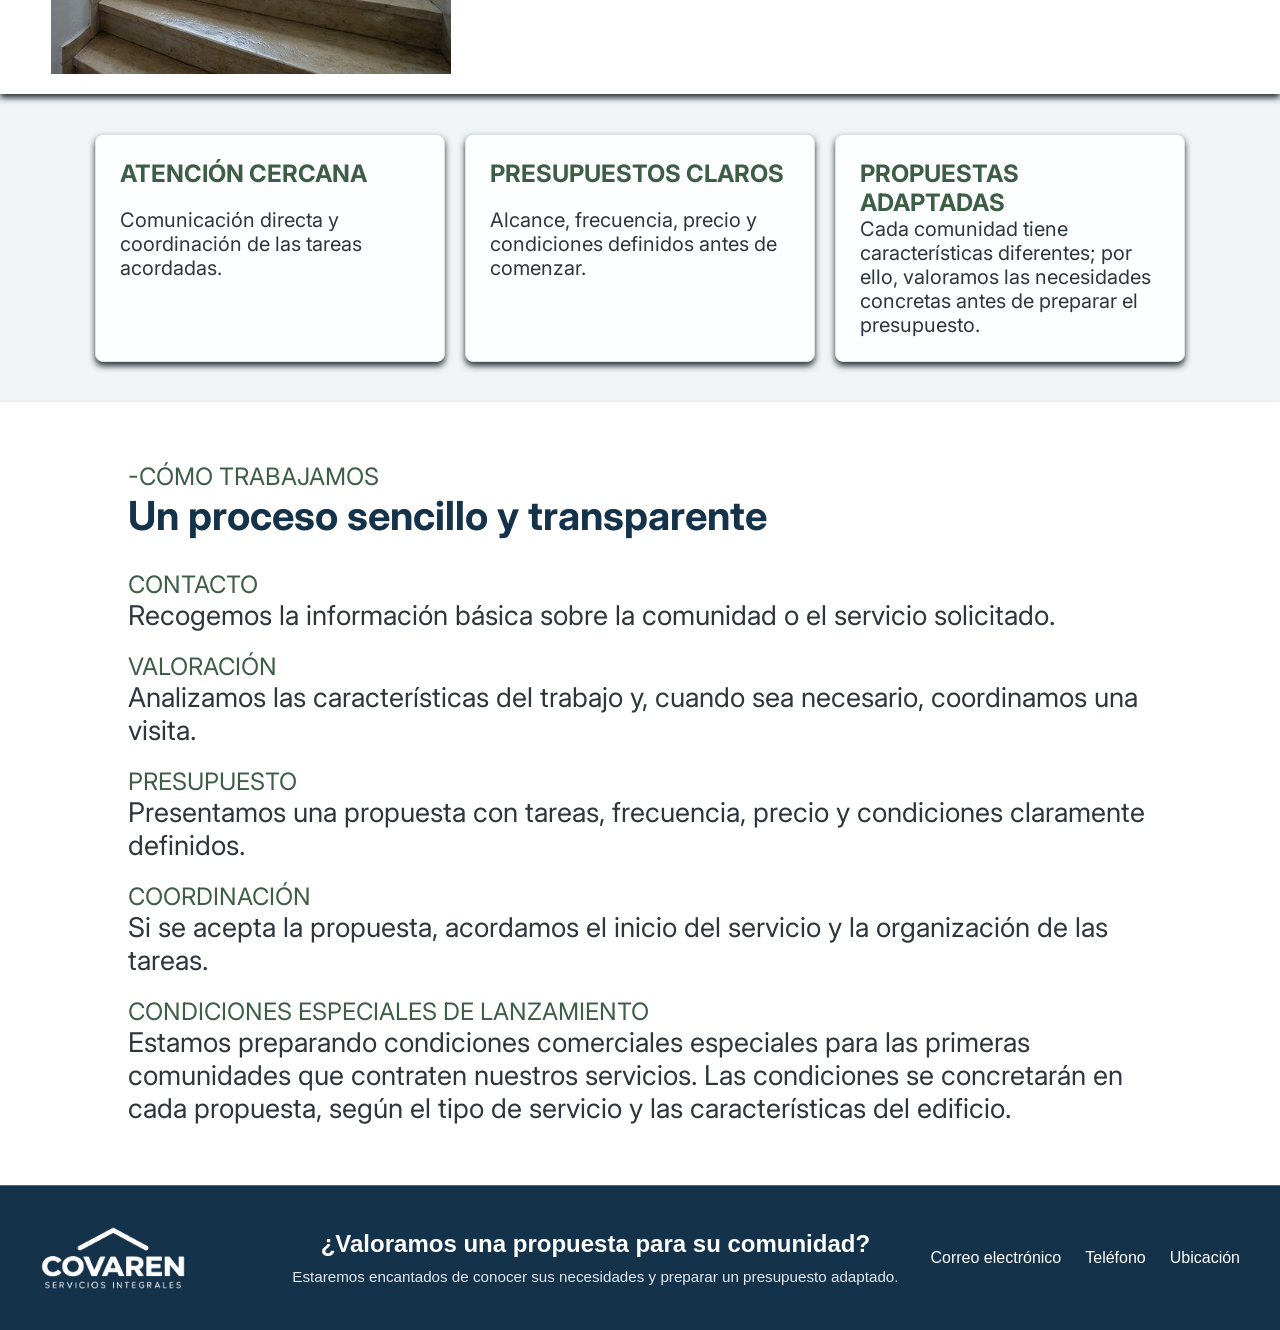
==== commit a00d53e2: "covaren.V5" ====
--- a/index.html
+++ b/index.html
@@ -21,9 +21,9 @@
                 <li class="lista">
                     <a href="#servicios" class="lista-caida">Servicios</a>
                     <ul class="lista-content">
-                        <li><a href="limpieza-comunidades/comunidades.html">Limpieza de Comunidades</a></li>
-                        <li><a href="limpieza-jardines/jardines.html">Mantenimiento de Jardines</a></li>
-                        <li><a href="limpieza-tapiceria/tapiceria.html">Limpieza de Tapicerías</a></li>
+                        <li><a href="comunidades.html">Limpieza de Comunidades</a></li>
+                        <li><a href="jardines.html">Mantenimiento de Jardines</a></li>
+                        <li><a href="tapiceria.html">Limpieza de Tapicerías</a></li>
                     </ul>
                 </li>
             </ul>
@@ -44,7 +44,7 @@
     <div class="nosotros">
         <p class="pverde">-QUIÉNES SOMOS</p>
         <h1 class="titulo">Un servicio pensado para facilitar la gestión</h1>
-        <p>Covaren Serveis Integrals ofrece servicios de limpieza de comunidades, mantenimiento básico de jardines y
+        <p>Covaren Servicios Integrales ofrece servicios de limpieza de comunidades, mantenimiento básico de jardines y
             limpieza de tapicerías en Catalunya <br> <br>Nuestra propuesta se basa en una atención directa, una
             comunicación
             clara y presupuestos adaptados a las características y necesidades de cada servicio <br> <br>Queremos
